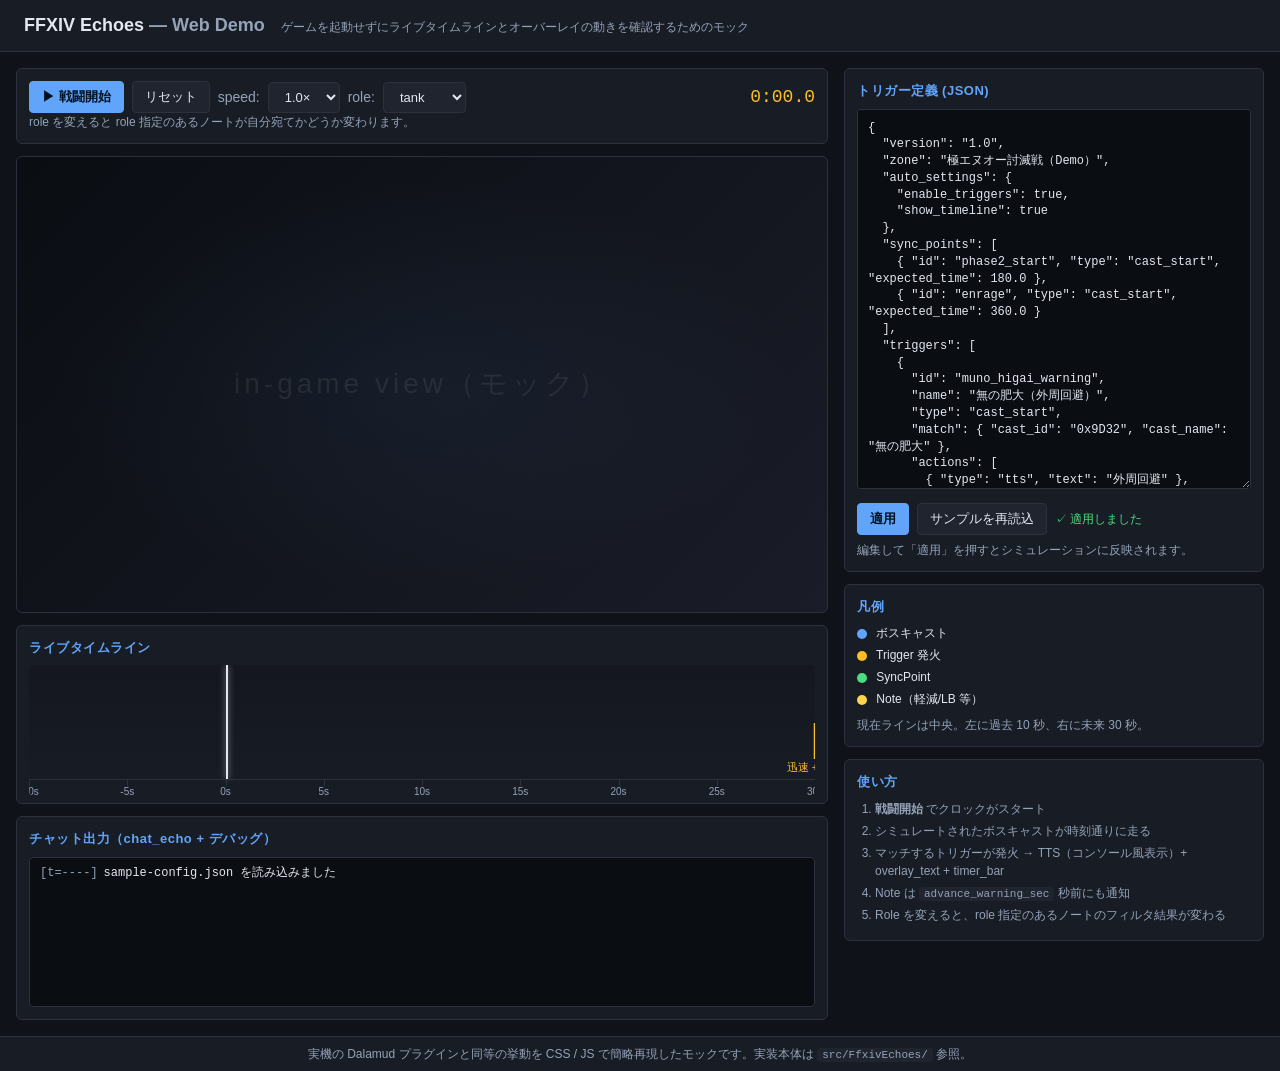
==== demo/index.html @ 2db1b982 "feat(demo): WEB デモ（タイムライン / オーバーレイをブラウザで確認） ゲームを起動せずにライブタイムラインの表示・先行通知・トリガー発火の 挙動をブラウザで確認するためのモック。  " ====
<!doctype html>
<html lang="ja">
<head>
    <meta charset="utf-8">
    <meta name="viewport" content="width=device-width, initial-scale=1">
    <title>FFXIV Echoes — Web Demo</title>
    <link rel="stylesheet" href="style.css">
</head>
<body>
    <header class="topbar">
        <h1>FFXIV Echoes <span class="muted">— Web Demo</span></h1>
        <div class="muted small">ゲームを起動せずにライブタイムラインとオーバーレイの動きを確認するためのモック</div>
    </header>

    <main class="layout">
        <!-- ===== 左側：戦闘シミュレーション ===== -->
        <section class="left">
            <div class="panel controls">
                <div class="row">
                    <button id="btn-toggle" class="primary">▶ 戦闘開始</button>
                    <button id="btn-reset">リセット</button>
                    <span class="muted">speed:</span>
                    <select id="speed">
                        <option value="0.5">0.5×</option>
                        <option value="1" selected>1.0×</option>
                        <option value="2">2.0×</option>
                        <option value="4">4.0×</option>
                    </select>
                    <span class="muted">role:</span>
                    <select id="role">
                        <option value="tank">tank</option>
                        <option value="healer">healer</option>
                        <option value="dps">dps</option>
                    </select>
                    <span class="clock" id="clock">0:00.0</span>
                </div>
                <div class="muted small">role を変えると role 指定のあるノートが自分宛てかどうか変わります。</div>
            </div>

            <div class="panel game-area">
                <div class="game-area-bg">in-game view（モック）</div>
                <!-- センターオーバーレイ：overlay_text を描画 -->
                <div class="overlay-center" id="overlay-center"></div>
                <!-- タイマーバー一覧 -->
                <div class="timer-bars" id="timer-bars"></div>
            </div>

            <div class="panel timeline-panel">
                <div class="panel-title">ライブタイムライン</div>
                <div id="live-timeline"></div>
            </div>

            <div class="panel chat-panel">
                <div class="panel-title">チャット出力（chat_echo + デバッグ）</div>
                <div id="chat-log" class="chat-log"></div>
            </div>
        </section>

        <!-- ===== 右側：設定 / JSON 編集 ===== -->
        <section class="right">
            <div class="panel">
                <div class="panel-title">トリガー定義 (JSON)</div>
                <textarea id="config-json" spellcheck="false"></textarea>
                <div class="row" style="margin-top: 8px;">
                    <button id="btn-apply" class="primary">適用</button>
                    <button id="btn-load-sample">サンプルを再読込</button>
                    <span id="apply-status" class="muted small"></span>
                </div>
                <div class="muted small" style="margin-top: 6px;">
                    編集して「適用」を押すとシミュレーションに反映されます。
                </div>
            </div>

            <div class="panel">
                <div class="panel-title">凡例</div>
                <ul class="legend">
                    <li><span class="legend-dot" style="background:#60A5FA"></span> ボスキャスト</li>
                    <li><span class="legend-dot" style="background:#FBBF24"></span> Trigger 発火</li>
                    <li><span class="legend-dot" style="background:#4ADE80"></span> SyncPoint</li>
                    <li><span class="legend-dot" style="background:#FCD34D"></span> Note（軽減/LB 等）</li>
                </ul>
                <div class="muted small">
                    現在ラインは中央。左に過去 10 秒、右に未来 30 秒。
                </div>
            </div>

            <div class="panel">
                <div class="panel-title">使い方</div>
                <ol class="muted small">
                    <li><b>戦闘開始</b> でクロックがスタート</li>
                    <li>シミュレートされたボスキャストが時刻通りに走る</li>
                    <li>マッチするトリガーが発火 → TTS（コンソール風表示）+ overlay_text + timer_bar</li>
                    <li>Note は <code>advance_warning_sec</code> 秒前にも通知</li>
                    <li>Role を変えると、role 指定のあるノートのフィルタ結果が変わる</li>
                </ol>
            </div>
        </section>
    </main>

    <footer class="bottombar muted small">
        実機の Dalamud プラグインと同等の挙動を CSS / JS で簡略再現したモックです。実装本体は <code>src/FfxivEchoes/</code> 参照。
    </footer>

    <script src="demo.js"></script>
</body>
</html>
---- demo/style.css ----
/* === FFXIV Echoes Web Demo - 暗色テーマ（in-game ImGui を意識） === */

:root {
    --bg: #0f1218;
    --bg-2: #181c25;
    --bg-3: #20242e;
    --border: #2c313d;
    --text: #e2e8f0;
    --muted: #94a3b8;
    --accent: #60a5fa;
    --accent-2: #fbbf24;
    --note: #fcd34d;
    --sync: #4ade80;
    --cast: #60a5fa;
    --trigger: #fbbf24;
    --warn: #f87171;
    --tank: #3b82f6;
    --healer: #34d399;
    --dps: #f87171;
}

* {
    box-sizing: border-box;
}

html, body {
    margin: 0;
    padding: 0;
    background: var(--bg);
    color: var(--text);
    font-family: -apple-system, BlinkMacSystemFont, "Segoe UI", "Hiragino Kaku Gothic ProN",
        "Yu Gothic", Meiryo, sans-serif;
    font-size: 14px;
    line-height: 1.5;
    min-height: 100vh;
}

.muted { color: var(--muted); }
.small { font-size: 12px; }

.topbar {
    padding: 12px 24px;
    border-bottom: 1px solid var(--border);
    background: var(--bg-2);
    display: flex;
    align-items: baseline;
    gap: 16px;
    flex-wrap: wrap;
}

.topbar h1 {
    margin: 0;
    font-size: 18px;
    font-weight: 600;
}

.bottombar {
    padding: 8px 24px;
    border-top: 1px solid var(--border);
    background: var(--bg-2);
    text-align: center;
}

.layout {
    display: grid;
    grid-template-columns: minmax(560px, 1fr) 420px;
    gap: 16px;
    padding: 16px;
    max-width: 1500px;
    margin: 0 auto;
}

@media (max-width: 1100px) {
    .layout {
        grid-template-columns: 1fr;
    }
}

.left, .right {
    display: flex;
    flex-direction: column;
    gap: 12px;
    min-width: 0;
}

.panel {
    background: var(--bg-2);
    border: 1px solid var(--border);
    border-radius: 6px;
    padding: 12px;
}

.panel-title {
    font-weight: 600;
    margin-bottom: 8px;
    color: var(--accent);
    font-size: 13px;
    letter-spacing: 0.5px;
}

.row {
    display: flex;
    align-items: center;
    gap: 8px;
    flex-wrap: wrap;
}

button, select {
    background: var(--bg-3);
    color: var(--text);
    border: 1px solid var(--border);
    border-radius: 4px;
    padding: 6px 12px;
    font-size: 13px;
    cursor: pointer;
    font-family: inherit;
}

button:hover {
    background: #2a2f3b;
}

button.primary {
    background: var(--accent);
    color: #001020;
    border-color: var(--accent);
    font-weight: 600;
}

button.primary:hover {
    background: #7eb6f8;
}

.clock {
    margin-left: auto;
    font-family: ui-monospace, "SF Mono", Menlo, Consolas, monospace;
    font-size: 18px;
    color: var(--accent-2);
    font-variant-numeric: tabular-nums;
}

/* === ゲーム画面モック === */
.game-area {
    position: relative;
    aspect-ratio: 16 / 9;
    background:
        radial-gradient(ellipse at center, rgba(96,165,250,0.06), transparent 65%),
        linear-gradient(135deg, #0a0d12, #1a1d28);
    overflow: hidden;
    padding: 0;
}

.game-area-bg {
    position: absolute;
    inset: 0;
    display: flex;
    align-items: center;
    justify-content: center;
    color: rgba(255,255,255,0.08);
    font-size: 28px;
    letter-spacing: 4px;
    user-select: none;
}

.overlay-center {
    position: absolute;
    top: 30%;
    left: 50%;
    transform: translate(-50%, -50%);
    text-align: center;
    pointer-events: none;
    width: 80%;
}

.overlay-center .text-item {
    font-weight: bold;
    text-shadow: 0 0 8px rgba(0,0,0,0.9), 0 0 2px rgba(0,0,0,1);
    margin: 4px 0;
    animation: fade-in 0.15s ease-out;
}

.overlay-center .text-item.fading {
    animation: fade-out 0.4s ease-in forwards;
}

.text-item.size-large { font-size: 48px; }
.text-item.size-medium { font-size: 32px; }
.text-item.size-small { font-size: 22px; }

@keyframes fade-in {
    from { opacity: 0; transform: translateY(-6px); }
    to { opacity: 1; transform: translateY(0); }
}

@keyframes fade-out {
    to { opacity: 0; transform: translateY(-4px); }
}

@keyframes pulse {
    0%, 100% { opacity: 1; }
    50% { opacity: 0.6; }
}

/* タイマーバー（オーバーレイ右下） */
.timer-bars {
    position: absolute;
    bottom: 12px;
    right: 12px;
    display: flex;
    flex-direction: column;
    gap: 6px;
    width: 240px;
    pointer-events: none;
}

.timer-bar {
    background: rgba(0,0,0,0.6);
    border: 1px solid rgba(255,255,255,0.1);
    border-radius: 3px;
    padding: 3px 6px;
    font-size: 12px;
    text-shadow: 0 0 3px black;
}

.timer-bar .label {
    display: flex;
    justify-content: space-between;
    margin-bottom: 2px;
}

.timer-bar .bar-bg {
    background: rgba(255,255,255,0.08);
    height: 6px;
    border-radius: 2px;
    overflow: hidden;
}

.timer-bar .bar-fill {
    height: 100%;
    transition: width 0.1s linear;
}

.timer-bar.warn .bar-fill {
    animation: pulse 0.6s ease-in-out infinite;
}

/* === ライブタイムライン === */
.timeline-panel {
    padding-bottom: 8px;
}

#live-timeline {
    position: relative;
    height: 130px;
    background: linear-gradient(to bottom, #14171f, #181c25);
    border-radius: 4px;
    overflow: hidden;
}

.timeline-axis {
    position: absolute;
    bottom: 0;
    left: 0;
    right: 0;
    height: 16px;
    border-top: 1px solid var(--border);
    color: var(--muted);
    font-size: 10px;
}

.timeline-tick {
    position: absolute;
    top: 0;
    width: 1px;
    height: 6px;
    background: var(--border);
}

.timeline-tick-label {
    position: absolute;
    top: 4px;
    transform: translateX(-50%);
    font-variant-numeric: tabular-nums;
}

.timeline-now {
    position: absolute;
    top: 0;
    bottom: 16px;
    width: 2px;
    background: var(--text);
    box-shadow: 0 0 6px rgba(255,255,255,0.6);
}

.timeline-event {
    position: absolute;
    transform: translateX(-50%);
    font-size: 11px;
    white-space: nowrap;
    pointer-events: none;
}

.timeline-event-dot {
    width: 8px;
    height: 8px;
    border-radius: 50%;
    margin: 0 auto 2px;
    box-shadow: 0 0 6px currentColor;
}

.timeline-event.cast { color: var(--cast); }
.timeline-event.trigger { color: var(--trigger); }
.timeline-event.sync {
    color: var(--sync);
    bottom: 16px;
    height: 96px;
}
.timeline-event.sync .timeline-event-line {
    width: 2px;
    height: 96px;
    background: currentColor;
    margin: 0 auto;
}
.timeline-event.note {
    color: var(--note);
    bottom: 16px;
    height: 56px;
}
.timeline-event.note .timeline-event-line {
    width: 2px;
    height: 36px;
    background: currentColor;
    margin: 0 auto;
}
.timeline-event.note .timeline-event-bar {
    position: absolute;
    bottom: 0;
    left: 0;
    height: 6px;
    background: currentColor;
    opacity: 0.35;
    border-radius: 2px;
}
.timeline-event.note.muted { opacity: 0.35; }

/* === チャット出力 === */
.chat-log {
    height: 150px;
    overflow-y: auto;
    background: #0a0d12;
    border: 1px solid var(--border);
    border-radius: 4px;
    padding: 6px 10px;
    font-family: ui-monospace, "SF Mono", Menlo, Consolas, monospace;
    font-size: 12px;
    line-height: 1.6;
}

.chat-line {
    color: var(--text);
}

.chat-line.tts::before {
    content: "🔊 ";
}
.chat-line.tts {
    color: #a5b4fc;
}

.chat-line.note-fire::before {
    content: "📌 ";
}
.chat-line.note-fire {
    color: var(--note);
}

.chat-line.cast::before {
    content: "⚡ ";
}
.chat-line.cast {
    color: var(--cast);
}

.chat-line.combat {
    color: var(--accent-2);
    font-weight: bold;
}

.chat-line .ts {
    color: var(--muted);
    margin-right: 6px;
}

/* === JSON エディタ === */
textarea#config-json {
    width: 100%;
    height: 380px;
    background: #0a0d12;
    color: var(--text);
    border: 1px solid var(--border);
    border-radius: 4px;
    padding: 10px;
    font-family: ui-monospace, "SF Mono", Menlo, Consolas, monospace;
    font-size: 12px;
    line-height: 1.4;
    resize: vertical;
}

#apply-status.ok { color: var(--sync); }
#apply-status.err { color: var(--warn); }

/* 凡例 */
.legend {
    list-style: none;
    padding: 0;
    margin: 0 0 8px;
    display: flex;
    flex-direction: column;
    gap: 4px;
    font-size: 12px;
}

.legend-dot {
    display: inline-block;
    width: 10px;
    height: 10px;
    border-radius: 50%;
    margin-right: 6px;
    vertical-align: middle;
}

ol.muted {
    padding-left: 18px;
    margin: 0;
}
ol.muted li { margin-bottom: 4px; }

code {
    background: var(--bg-3);
    padding: 1px 5px;
    border-radius: 3px;
    font-size: 11px;
}
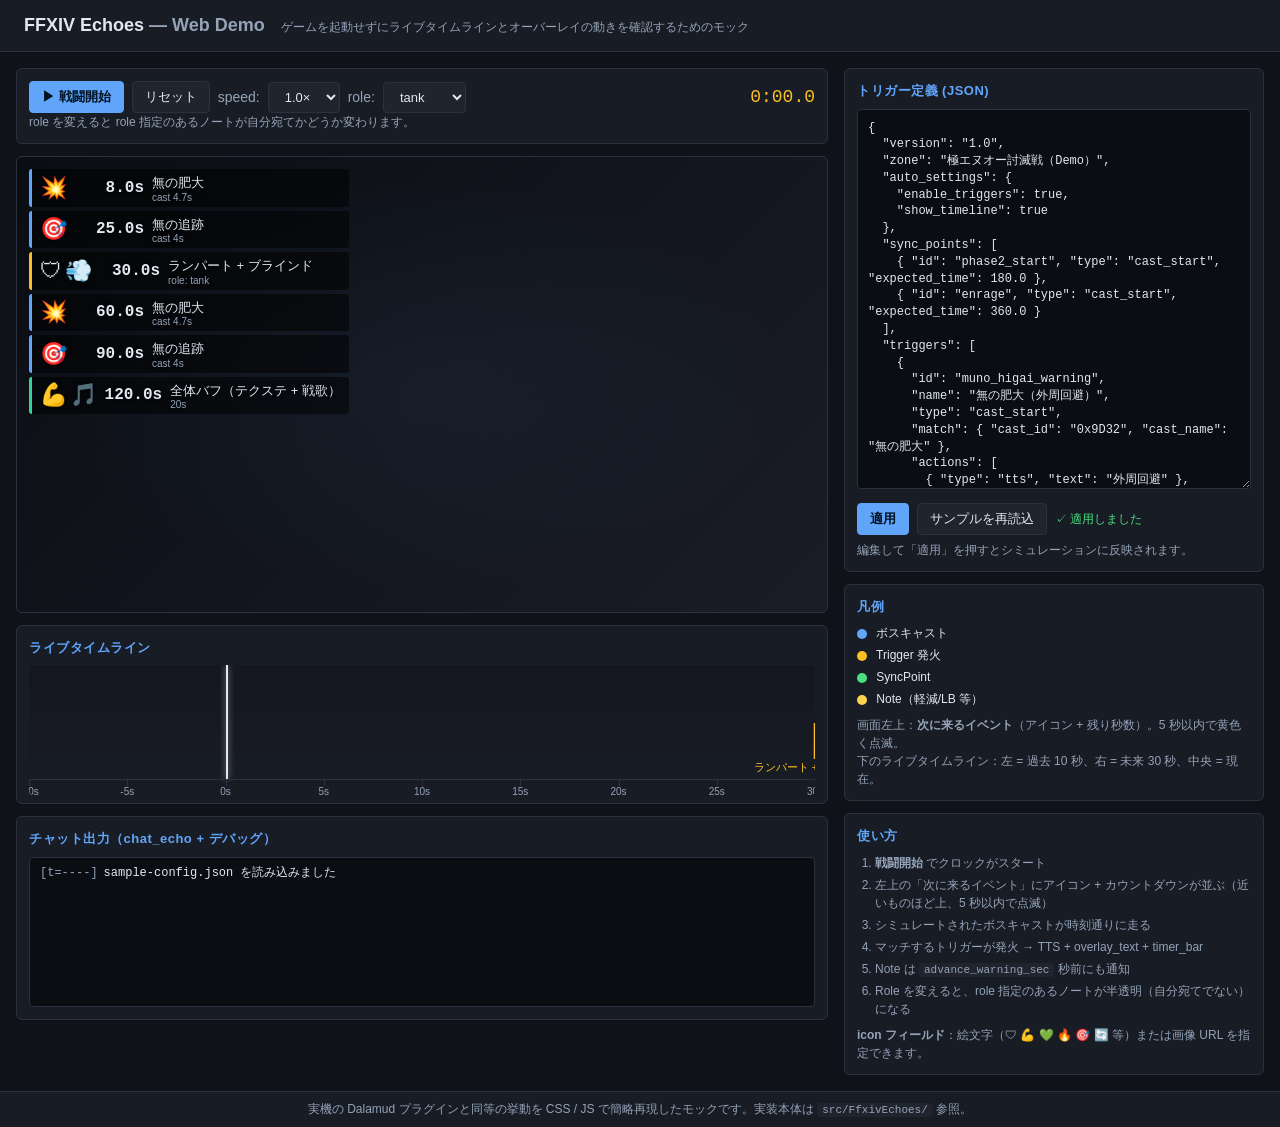
==== commit 344f6d1e: "feat(demo,timeline-notes): デモから center overlay 削除 + アイコン複数枚対応 ユーザーフィードバック反映： - center overlay_text と" ====
--- a/demo/index.html
+++ b/demo/index.html
@@ -38,9 +38,8 @@
             </div>
 
             <div class="panel game-area">
-                <div class="game-area-bg">in-game view（モック）</div>
-                <!-- センターオーバーレイ：overlay_text を描画 -->
-                <div class="overlay-center" id="overlay-center"></div>
+                <!-- 次に来るイベントリスト（カウントダウン + アイコン） -->
+                <div class="upcoming-list" id="upcoming-list"></div>
                 <!-- タイマーバー一覧 -->
                 <div class="timer-bars" id="timer-bars"></div>
             </div>
@@ -80,7 +79,8 @@
                     <li><span class="legend-dot" style="background:#FCD34D"></span> Note（軽減/LB 等）</li>
                 </ul>
                 <div class="muted small">
-                    現在ラインは中央。左に過去 10 秒、右に未来 30 秒。
+                    画面左上：<b>次に来るイベント</b>（アイコン + 残り秒数）。5 秒以内で黄色く点滅。<br>
+                    下のライブタイムライン：左 = 過去 10 秒、右 = 未来 30 秒、中央 = 現在。
                 </div>
             </div>
 
@@ -88,11 +88,15 @@
                 <div class="panel-title">使い方</div>
                 <ol class="muted small">
                     <li><b>戦闘開始</b> でクロックがスタート</li>
+                    <li>左上の「次に来るイベント」にアイコン + カウントダウンが並ぶ（近いものほど上、5 秒以内で点滅）</li>
                     <li>シミュレートされたボスキャストが時刻通りに走る</li>
-                    <li>マッチするトリガーが発火 → TTS（コンソール風表示）+ overlay_text + timer_bar</li>
+                    <li>マッチするトリガーが発火 → TTS + overlay_text + timer_bar</li>
                     <li>Note は <code>advance_warning_sec</code> 秒前にも通知</li>
-                    <li>Role を変えると、role 指定のあるノートのフィルタ結果が変わる</li>
+                    <li>Role を変えると、role 指定のあるノートが半透明（自分宛てでない）になる</li>
                 </ol>
+                <div class="muted small" style="margin-top:8px;">
+                    <b>icon フィールド</b>：絵文字（🛡 💪 💚 🔥 🎯 🔄 等）または画像 URL を指定できます。
+                </div>
             </div>
         </section>
     </main>
--- a/demo/style.css
+++ b/demo/style.css
@@ -201,6 +201,94 @@
     50% { opacity: 0.6; }
 }
 
+/* === 次に来るイベントリスト（左上） === */
+.upcoming-list {
+    position: absolute;
+    top: 12px;
+    left: 12px;
+    width: 320px;
+    max-height: calc(100% - 24px);
+    overflow: hidden;
+    display: flex;
+    flex-direction: column;
+    gap: 4px;
+    pointer-events: none;
+    text-shadow: 0 0 4px rgba(0,0,0,0.9);
+}
+
+.upcoming-row {
+    display: grid;
+    grid-template-columns: auto 60px 1fr;
+    align-items: center;
+    gap: 8px;
+    padding: 4px 8px;
+    background: rgba(0,0,0,0.55);
+    border-left: 3px solid var(--muted);
+    border-radius: 3px;
+    font-size: 13px;
+}
+
+.upcoming-row.imminent {
+    background: rgba(251,191,36,0.25);
+    border-left-color: #FBBF24;
+    animation: imminent-pulse 0.6s ease-in-out infinite;
+}
+
+.upcoming-row.muted-role {
+    opacity: 0.4;
+}
+
+.upcoming-row .icons {
+    display: flex;
+    align-items: center;
+    gap: 3px;
+    min-width: 36px;
+}
+
+.upcoming-row .icons .icon-emoji {
+    font-size: 22px;
+    line-height: 1;
+}
+
+.upcoming-row .icons .icon-img {
+    width: 28px;
+    height: 28px;
+    object-fit: contain;
+    border-radius: 3px;
+}
+
+.upcoming-row .countdown {
+    font-family: ui-monospace, "SF Mono", Menlo, Consolas, monospace;
+    font-variant-numeric: tabular-nums;
+    text-align: right;
+    font-size: 16px;
+    font-weight: 600;
+    color: #e2e8f0;
+}
+
+.upcoming-row.imminent .countdown {
+    color: #FBBF24;
+    font-size: 18px;
+}
+
+.upcoming-row .label {
+    font-size: 13px;
+    overflow: hidden;
+    text-overflow: ellipsis;
+    white-space: nowrap;
+}
+
+.upcoming-row .sub {
+    font-size: 10px;
+    color: var(--muted);
+    line-height: 1;
+}
+
+@keyframes imminent-pulse {
+    0%, 100% { box-shadow: 0 0 4px rgba(251,191,36,0.3); }
+    50% { box-shadow: 0 0 16px rgba(251,191,36,0.6); }
+}
+
 /* タイマーバー（オーバーレイ右下） */
 .timer-bars {
     position: absolute;
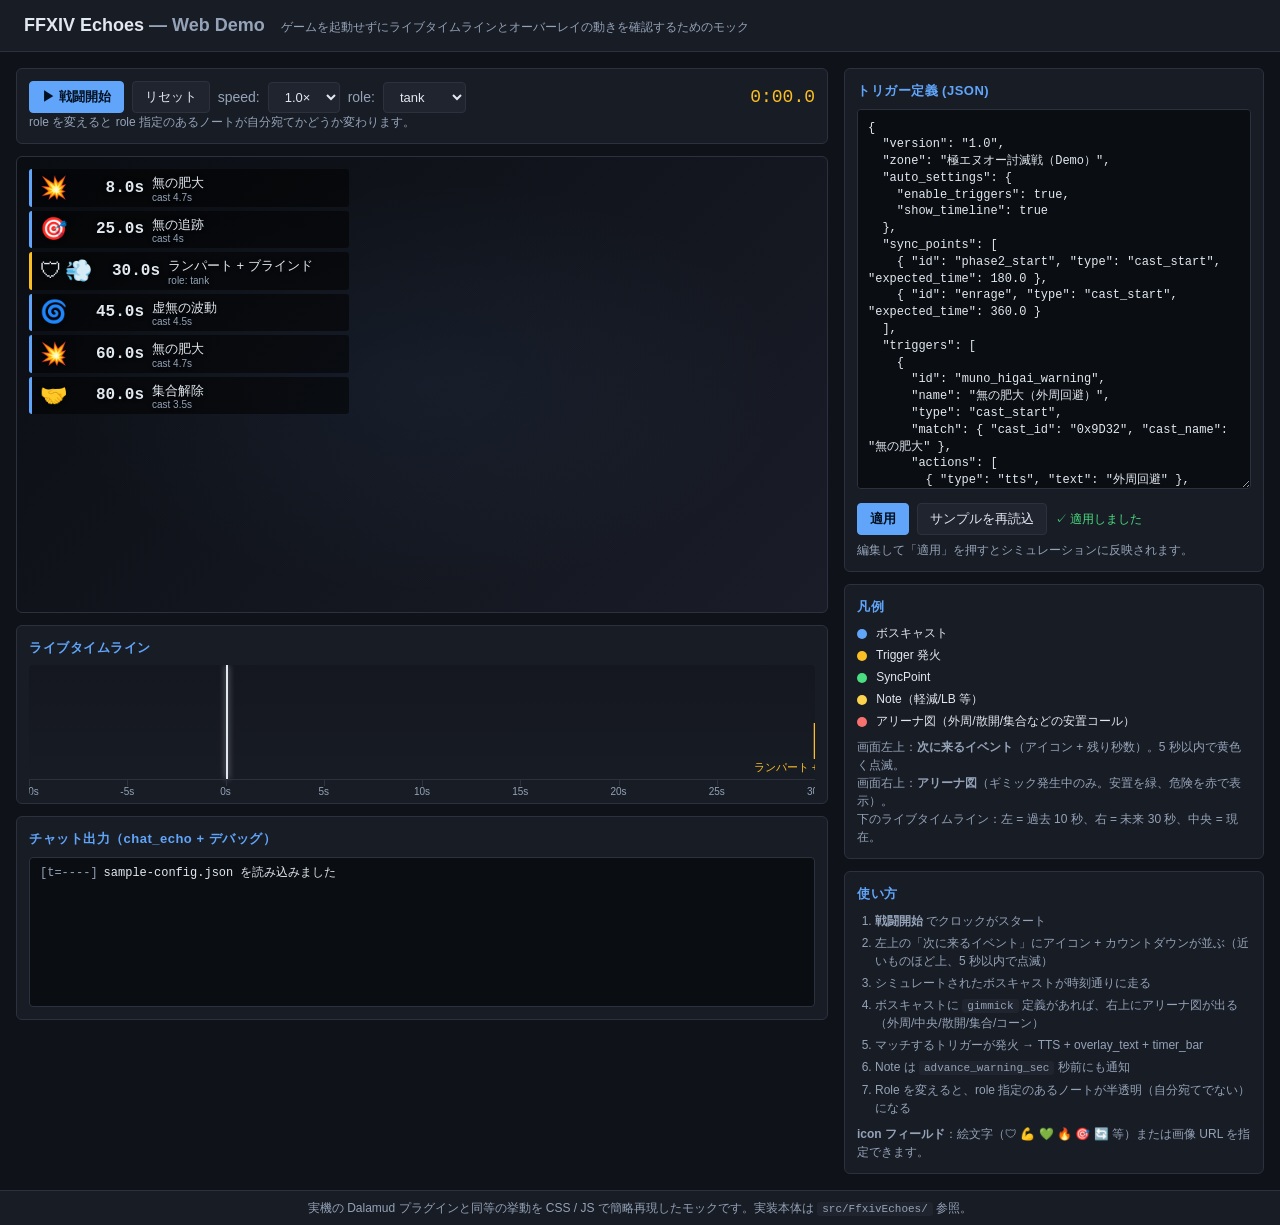
==== commit f3edba3e: "feat(demo): アリーナ俯瞰図で arena_view アクションを可視化 実プラグインと同じ action ベースの dispatch モデルに揃え、 sample-config.json " ====
--- a/demo/index.html
+++ b/demo/index.html
@@ -40,6 +40,8 @@
             <div class="panel game-area">
                 <!-- 次に来るイベントリスト（カウントダウン + アイコン） -->
                 <div class="upcoming-list" id="upcoming-list"></div>
+                <!-- アリーナ図（ギミック発生中のみ表示） -->
+                <div class="arena-view" id="arena-view"></div>
                 <!-- タイマーバー一覧 -->
                 <div class="timer-bars" id="timer-bars"></div>
             </div>
@@ -77,9 +79,11 @@
                     <li><span class="legend-dot" style="background:#FBBF24"></span> Trigger 発火</li>
                     <li><span class="legend-dot" style="background:#4ADE80"></span> SyncPoint</li>
                     <li><span class="legend-dot" style="background:#FCD34D"></span> Note（軽減/LB 等）</li>
+                    <li><span class="legend-dot" style="background:#F87171"></span> アリーナ図（外周/散開/集合などの安置コール）</li>
                 </ul>
                 <div class="muted small">
                     画面左上：<b>次に来るイベント</b>（アイコン + 残り秒数）。5 秒以内で黄色く点滅。<br>
+                    画面右上：<b>アリーナ図</b>（ギミック発生中のみ。安置を緑、危険を赤で表示）。<br>
                     下のライブタイムライン：左 = 過去 10 秒、右 = 未来 30 秒、中央 = 現在。
                 </div>
             </div>
@@ -90,6 +94,7 @@
                     <li><b>戦闘開始</b> でクロックがスタート</li>
                     <li>左上の「次に来るイベント」にアイコン + カウントダウンが並ぶ（近いものほど上、5 秒以内で点滅）</li>
                     <li>シミュレートされたボスキャストが時刻通りに走る</li>
+                    <li>ボスキャストに <code>gimmick</code> 定義があれば、右上にアリーナ図が出る（外周/中央/散開/集合/コーン）</li>
                     <li>マッチするトリガーが発火 → TTS + overlay_text + timer_bar</li>
                     <li>Note は <code>advance_warning_sec</code> 秒前にも通知</li>
                     <li>Role を変えると、role 指定のあるノートが半透明（自分宛てでない）になる</li>
--- a/demo/style.css
+++ b/demo/style.css
@@ -332,6 +332,59 @@
     animation: pulse 0.6s ease-in-out infinite;
 }
 
+/* === アリーナ図（ギミック発生中のみ表示） === */
+.arena-view {
+    position: absolute;
+    top: 12px;
+    right: 12px;
+    width: 200px;
+    pointer-events: none;
+    display: none;
+    z-index: 5;
+}
+
+.arena-view.active {
+    display: block;
+    animation: arena-pop 0.2s ease-out;
+}
+
+.arena-svg {
+    width: 100%;
+    aspect-ratio: 1;
+    display: block;
+    filter: drop-shadow(0 0 6px rgba(0,0,0,0.5));
+}
+
+.arena-callout {
+    margin-top: 6px;
+    background: rgba(0,0,0,0.78);
+    border: 1px solid rgba(255,255,255,0.15);
+    border-radius: 4px;
+    padding: 5px 8px;
+    text-align: center;
+    text-shadow: 0 0 4px black;
+}
+
+.arena-callout .callout-text {
+    font-size: 15px;
+    font-weight: 700;
+    color: var(--accent-2);
+    line-height: 1.2;
+}
+
+.arena-callout .callout-cast {
+    font-size: 10px;
+    color: var(--muted);
+    font-family: ui-monospace, "SF Mono", Menlo, Consolas, monospace;
+    font-variant-numeric: tabular-nums;
+    margin-top: 2px;
+}
+
+@keyframes arena-pop {
+    from { opacity: 0; transform: scale(0.9); }
+    to { opacity: 1; transform: scale(1); }
+}
+
 /* === ライブタイムライン === */
 .timeline-panel {
     padding-bottom: 8px;
